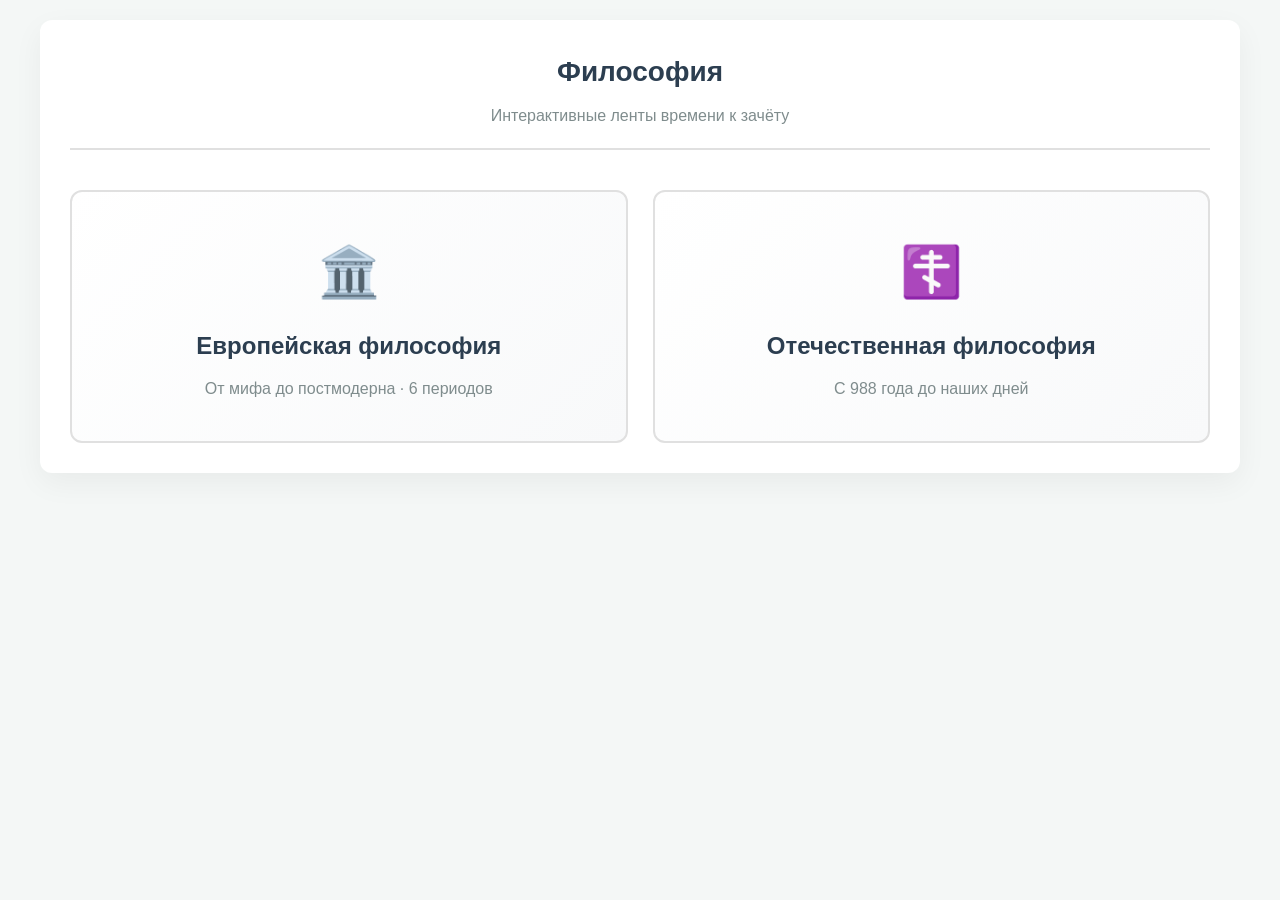
==== index.html @ 1793571e "Add files via upload" ====
<!DOCTYPE html>
<html lang="ru">
<head>
    <meta charset="UTF-8">
    <meta name="viewport" content="width=device-width, initial-scale=1.0">
    <title>Философия — ленты времени</title>
    <link rel="stylesheet" href="styles.css">
</head>
<body>
    <div class="container home">
        <header>
            <h1>Философия</h1>
            <p class="subtitle">Интерактивные ленты времени к зачёту</p>
        </header>

        <div class="home-cards">
            <a href="world.html" class="home-card">
                <div class="home-card-icon">🏛️</div>
                <h2>Европейская философия</h2>
                <p>От мифа до постмодерна · 6 периодов</p>
            </a>
            <a href="russian.html" class="home-card">
                <div class="home-card-icon">☦️</div>
                <h2>Отечественная философия</h2>
                <p>С 988 года до наших дней</p>
            </a>
        </div>
    </div>
</body>
</html>
---- styles.css ----
:root {
    --primary: #2c3e50;
    --accent: #2980b9;
    --accent-light: #3498db;
    --bg: #f4f7f6;
    --card-bg: #ffffff;
    --text: #333;
    --border: #e0e0e0;
    --transition: all 0.3s ease;
}

* { box-sizing: border-box; }

body {
    font-family: 'Segoe UI', Tahoma, sans-serif;
    background: var(--bg);
    color: var(--text);
    margin: 0;
    padding: 20px;
    line-height: 1.6;
}

.container {
    max-width: 1200px;
    margin: 0 auto;
    background: var(--card-bg);
    padding: 30px;
    border-radius: 12px;
    box-shadow: 0 10px 30px rgba(0,0,0,0.05);
}

header { text-align: center; margin-bottom: 30px; border-bottom: 2px solid var(--border); padding-bottom: 20px; }
h1 { color: var(--primary); margin: 0 0 8px 0; font-size: 28px; }
.subtitle { color: #7f8c8d; margin: 0; }

/* Главная страница */
.home-cards { display: grid; grid-template-columns: repeat(auto-fit, minmax(280px, 1fr)); gap: 25px; margin-top: 40px; }
.home-card {
    display: block;
    padding: 40px 25px;
    background: linear-gradient(135deg, #ffffff, #f8f9fa);
    border: 2px solid var(--border);
    border-radius: 12px;
    text-align: center;
    text-decoration: none;
    color: var(--text);
    transition: var(--transition);
}
.home-card:hover { transform: translateY(-5px); border-color: var(--accent); box-shadow: 0 10px 25px rgba(41,128,185,0.15); }
.home-card-icon { font-size: 50px; margin-bottom: 15px; }
.home-card h2 { color: var(--primary); margin: 0 0 10px 0; }
.home-card p { margin: 0; color: #7f8c8d; }

/* Навигация */
.back-link { display: inline-block; margin-bottom: 20px; color: var(--accent); text-decoration: none; font-weight: 500; }
.back-link:hover { text-decoration: underline; }

/* Лента времени */
.timeline-section { margin-bottom: 30px; }
.hint { text-align: center; font-size: 13px; color: #95a5a6; margin: 10px 0; }

.headers-wrapper { overflow-x: auto; padding-bottom: 10px; scrollbar-width: none; }
.headers-wrapper::-webkit-scrollbar { display: none; }

.headers-track { display: flex; gap: 12px; min-width: max-content; padding: 5px 10px; }

.period-header {
    padding: 10px 18px;
    background: #ecf0f1;
    border-radius: 8px;
    cursor: pointer;
    white-space: nowrap;
    font-weight: 500;
    transition: var(--transition);
    border: 2px solid transparent;
}
.period-header:hover { background: #d5dbdb; }
.period-header.active {
    background: var(--accent);
    color: white;
    border-color: var(--primary);
    box-shadow: 0 4px 10px rgba(41,128,185,0.3);
}

.timeline-slider {
    -webkit-appearance: none;
    width: 100%;
    height: 6px;
    background: #e0e0e0;
    border-radius: 3px;
    outline: none;
    margin: 15px 0;
}
.timeline-slider::-webkit-slider-thumb {
    -webkit-appearance: none;
    width: 22px; height: 22px;
    background: var(--accent);
    border-radius: 50%;
    cursor: pointer;
    border: 3px solid white;
    box-shadow: 0 2px 6px rgba(0,0,0,0.2);
}
.timeline-slider::-moz-range-thumb {
    width: 22px; height: 22px;
    background: var(--accent);
    border-radius: 50%;
    cursor: pointer;
    border: 3px solid white;
}

.controls { display: flex; justify-content: space-between; margin-bottom: 15px; }
.nav-btn {
    padding: 8px 16px;
    background: var(--primary);
    color: white;
    border: none;
    border-radius: 6px;
    cursor: pointer;
    font-size: 14px;
    transition: var(--transition);
}
.nav-btn:hover { background: #34495e; }
.nav-btn:disabled { background: #bdc3c7; cursor: not-allowed; }

/* Контент */
.content-area {
    background: #fafafa;
    border-left: 5px solid var(--accent);
    padding: 25px;
    border-radius: 0 8px 8px 0;
    animation: fadeIn 0.4s ease;
}
@keyframes fadeIn { from { opacity: 0; transform: translateY(10px); } to { opacity: 1; transform: translateY(0); } }

.period-title { color: var(--primary); margin: 0 0 5px 0; font-size: 22px; }
.period-dates { color: var(--accent); font-weight: 600; margin-bottom: 15px; }
.main-question {
    background: #eaf4fb;
    border-left: 3px solid var(--accent);
    padding: 10px 15px;
    margin: 15px 0;
    border-radius: 0 6px 6px 0;
}
.main-question b { color: var(--primary); }

/* Структурные блоки: онтология, гносеология и т.д. */
.structure-grid {
    display: grid;
    grid-template-columns: repeat(auto-fit, minmax(220px, 1fr));
    gap: 12px;
    margin: 20px 0;
}
.struct-card {
    background: white;
    border: 1px solid var(--border);
    border-radius: 8px;
    padding: 12px 15px;
    transition: var(--transition);
}
.struct-card:hover { border-color: var(--accent); transform: translateY(-2px); }
.struct-card h4 {
    margin: 0 0 6px 0;
    color: var(--accent);
    font-size: 14px;
    text-transform: uppercase;
    letter-spacing: 0.5px;
}
.struct-card p { margin: 0; font-size: 14px; }

/* Подпериоды */
.subperiods { margin: 20px 0; }
.subperiods h3 { color: var(--primary); font-size: 17px; margin: 15px 0 10px 0; }
.subperiod {
    background: white;
    border-left: 3px solid var(--accent-light);
    padding: 10px 15px;
    margin-bottom: 8px;
    border-radius: 0 6px 6px 0;
}
.subperiod b { color: var(--primary); }

/* Науки */
.sciences {
    background: #fff8e1;
    border-left: 3px solid #f39c12;
    padding: 10px 15px;
    margin: 15px 0;
    border-radius: 0 6px 6px 0;
}
.sciences b { color: #b87700; }

/* Личности */
.philosophers-section h3 { color: var(--primary); font-size: 17px; margin: 20px 0 12px 0; }
.philosophers-grid {
    display: grid;
    grid-template-columns: repeat(auto-fill, minmax(180px, 1fr));
    gap: 15px;
}
.philosopher-card {
    background: white;
    border: 1px solid var(--border);
    border-radius: 10px;
    overflow: hidden;
    transition: var(--transition);
}
.philosopher-card:hover { transform: translateY(-3px); box-shadow: 0 6px 15px rgba(0,0,0,0.1); }
.philosopher-card img {
    width: 100%;
    height: 200px;
    object-fit: cover;
    background: #ecf0f1;
}
.philosopher-info { padding: 12px; }
.philosopher-info h4 { margin: 0 0 4px 0; color: var(--primary); font-size: 15px; }
.philosopher-info .years { color: var(--accent); font-size: 12px; font-weight: 600; margin-bottom: 6px; }
.philosopher-info p { margin: 0; font-size: 13px; color: #555; }

/* Термины */
.terms-section h3 { color: var(--primary); font-size: 17px; margin: 20px 0 12px 0; }
.terms-list {
    display: grid;
    grid-template-columns: repeat(auto-fit, minmax(250px, 1fr));
    gap: 10px;
}
.term {
    background: white;
    border: 1px solid var(--border);
    border-radius: 6px;
    padding: 10px 14px;
}
.term b { color: var(--accent); display: block; margin-bottom: 4px; }
.term span { font-size: 13px; color: #555; }

/* Адаптивность */
@media (max-width: 600px) {
    body { padding: 10px; }
    .container { padding: 20px 15px; }
    .philosophers-grid { grid-template-columns: repeat(auto-fill, minmax(140px, 1fr)); }
    .philosopher-card img { height: 160px; }
}
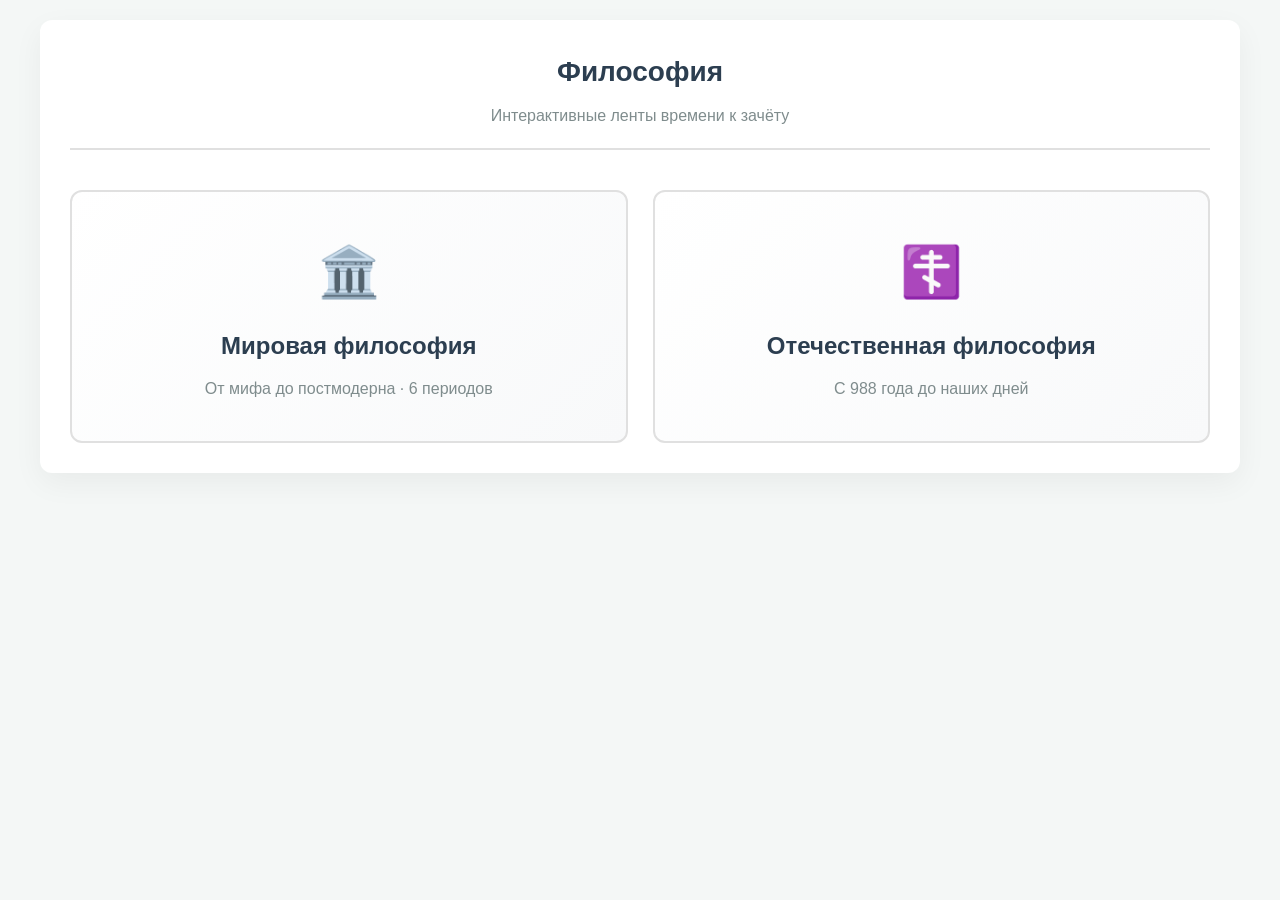
==== commit 7c57931a: "Add files via upload" ====
--- a/index.html
+++ b/index.html
@@ -16,7 +16,7 @@
         <div class="home-cards">
             <a href="world.html" class="home-card">
                 <div class="home-card-icon">🏛️</div>
-                <h2>Европейская философия</h2>
+                <h2>Мировая философия</h2>
                 <p>От мифа до постмодерна · 6 периодов</p>
             </a>
             <a href="russian.html" class="home-card">
--- a/styles.css
+++ b/styles.css
@@ -143,7 +143,7 @@
 }
 .main-question b { color: var(--primary); }
 
-/* Структурные блоки: онтология, гносеология и т.д. */
+/* Структурные блоки */
 .structure-grid {
     display: grid;
     grid-template-columns: repeat(auto-fit, minmax(220px, 1fr));
@@ -167,17 +167,64 @@
 }
 .struct-card p { margin: 0; font-size: 14px; }
 
-/* Подпериоды */
+/* ====== АККОРДЕОН (подпериоды) ====== */
 .subperiods { margin: 20px 0; }
 .subperiods h3 { color: var(--primary); font-size: 17px; margin: 15px 0 10px 0; }
+
 .subperiod {
     background: white;
+    border: 1px solid var(--border);
     border-left: 3px solid var(--accent-light);
-    padding: 10px 15px;
     margin-bottom: 8px;
     border-radius: 0 6px 6px 0;
-}
-.subperiod b { color: var(--primary); }
+    overflow: hidden;
+    transition: var(--transition);
+}
+
+.subperiod-header {
+    padding: 12px 15px;
+    cursor: pointer;
+    display: flex;
+    justify-content: space-between;
+    align-items: center;
+    transition: var(--transition);
+    user-select: none;
+}
+.subperiod-header:hover { background: #f0f7fc; }
+.subperiod-header b { color: var(--primary); font-size: 15px; }
+
+.subperiod-header .arrow {
+    color: var(--accent);
+    font-size: 14px;
+    transition: transform 0.3s ease;
+    margin-left: 10px;
+    flex-shrink: 0;
+}
+.subperiod.open .subperiod-header .arrow {
+    transform: rotate(180deg);
+}
+.subperiod.open {
+    border-left-color: var(--accent);
+    box-shadow: 0 2px 8px rgba(41,128,185,0.1);
+}
+
+.subperiod-content {
+    max-height: 0;
+    overflow: hidden;
+    transition: max-height 0.4s ease, padding 0.3s ease;
+    padding: 0 15px;
+    background: #fafafa;
+    font-size: 14px;
+    color: #555;
+}
+.subperiod.open .subperiod-content {
+    max-height: 500px;
+    padding: 12px 15px 15px 15px;
+    border-top: 1px dashed var(--border);
+}
+.subperiod-content p { margin: 6px 0; }
+.subperiod-content ul { margin: 6px 0; padding-left: 20px; }
+.subperiod-content li { margin-bottom: 4px; }
 
 /* Науки */
 .sciences {
